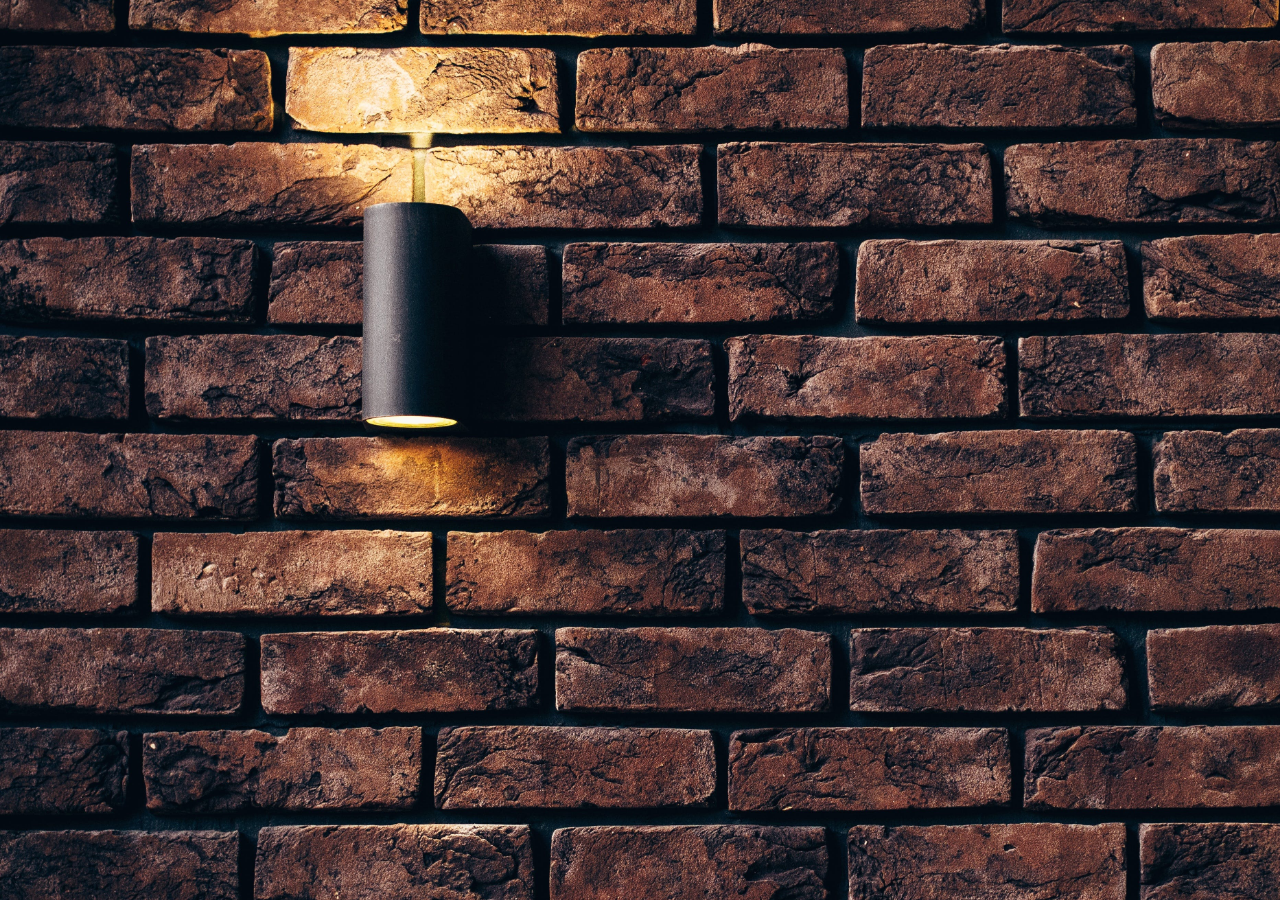
==== website/index.html @ ed743ca0 "initial commit" ====
<!DOCTYPE html>
<html lang="en">
  <head>
    <!-- Meta tags for character set and viewport -->
    <meta charset="UTF-8" />
    <meta name="viewport" content="width=device-width, initial-scale=1.0" />

    <!-- Title of the page -->
    <title>Reverb Junction</title>

    <!-- Link to your stylesheet and Google Fonts -->
    <link rel="stylesheet" href="style.css" />
    <link rel="preconnect" href="https://fonts.googleapis.com" />
    <link rel="preconnect" href="https://fonts.gstatic.com" crossorigin />
    <link
      href="https://fonts.googleapis.com/css2?family=Caveat:wght@500&family=Hind+Siliguri:wght@300&family=Montserrat&family=Oswald&display=swap"
      rel="stylesheet"
    />
  </head>
  <body>
    <!-- Header section -->
    <header>
      <div id="venue-header">
        <!-- Logo and name -->
        <h1 class="logo-name">Reverb Junction</h1>
        <img src="./images/logo.png" alt="logo" class="logo" />
      </div>

      <!-- Navigation bar -->
      <nav class="navbar">
        <ul>
          <li><a href="index.html">Home</a></li>
          <li><a href="about.html">About</a></li>
          <li class="dropdown">
            <a href="#" class="dropbtn">Services</a>
            <div class="dropdown-content">
              <a href="#">Upcoming Events</a>
              <a href="#">Menu</a>
              <a href="#">Order Online</a>
              <a href="#">Calendar</a>
              <a href="#">Gallery</a>
            </div>
          </li>
          <li><a href="#">Contact</a></li>
        </ul>
      </nav>
    </header>

    <hr />

    <!-- Main content section -->
    <div id="main-container" class="fade-in">
      <!-- Image container -->
      <div id="main-content">
        <div id="image-container">
          <img />
        </div>

        <!-- Text container -->
        <div id="text-container" class="fade-in">
          <h1 id="title-text">Where The Next Act Is</h1>
          <p>
            Venue Junction is proud to host upcoming popular artists live in
            comfy but spacious venue that is sometimes exclusive to special
            events.
          </p>
          <p>
            A top selection at the bar serving "inspired street & bar" food that
            has earned distigushed awards in cuilinary circles. Home to the
            mouth watering smokey maple chili dog with apple brined fries; A
            ingenius menu that delicately infuses world flavours and trends to
            please the sense of taste and sound.
          </p>
          <p>
            Almost like the food is the real star at the Venue than Shawn Mendes
            using our space for a private concert
          </p>
        </div>
      </div>
    </div>

    <!-- Footer section -->
    <div class="footer">
      <footer></footer>
    </div>

    <!-- Script for dynamic content loading -->
    <script src="script.js"></script>
  </body>
</html>
---- website/style.css ----
body {
  background-color: hsl(237, 27%, 16%);
  background-image: url('/website/images/web.jpg');
  background-size: cover;
  background-repeat: no-repeat;
  margin: 0;
  padding: 0;
  opacity: 0;
  transition: opacity 1s ease-in-out;
}
.fade-in {
  opacity: 0;
  animation: fadeIn 1s ease-in-out forwards;
}

@keyframes fadeIn {
  from {
    opacity: 0;
  }
  to {
    opacity: 1;
  }
}

.logo-name {
  font-family: 'Caveat', 'Lucida Sans', 'Lucida Sans Regular', 'Lucida Grande',
    'Lucida Sans Unicode', Geneva, Verdana, sans-serif;
  font-size: 2.5rem;
}

h1 {
  font-family: 'Oswald', 'Gill Sans', 'Gill Sans MT', Calibri, 'Trebuchet MS',
    sans-serif;
  text-decoration: underline hsl(31, 35%, 37%);
  color: hsl(0, 0%, 100%);
  text-align: center;
}

p {
  font-family: 'Montserrat', system-ui, -apple-system, BlinkMacSystemFont,
    'Segoe UI', Roboto, Oxygen, Ubuntu, Cantarell, 'Open Sans', 'Helvetica Neue',
    sans-serif;
  color: hsl(0, 0%, 100%);
  text-align: center;
  font-size: 0.9375rem; /* 15px converted to REM */
}

#venue-header {
  background: url('/website/images/bulbs.jpg') center/cover no-repeat;
  border: 0px solid hsl(0, 23%, 18%);
  display: flex;
  justify-content: space-between;
  align-items: center;
  padding: 0.625rem; /* 10px converted to REM */
  background-color: hsl(0, 4%, 17%);
  color: hsl(0, 0%, 100%);
}

.logo {
  width: 12.5rem; /* 200px converted to REM */
}

.navbar {
  border: 1px solid hsl(0, 1%, 16%);
  background: hsl(0, 3%, 15%);
  font-size: 1.5rem;
}

.navbar ul {
  list-style-type: none;
  margin: 0;
  padding: 0;
  display: flex;
  justify-content: center;
}

.navbar li {
  margin-right: 1.25rem; /* 20px converted to REM */
  position: relative;
}

.navbar a {
  text-decoration: none;
  color: hsl(0, 0%, 100%);
}

.dropdown-content {
  opacity: 0;
  border-radius: 0 0 0.3125rem 0.3125rem; /* 5px converted to REM */
  visibility: hidden;
  max-height: 0;
  overflow: hidden;
  transition: max-height 0.3s ease-out, visibility 0.3s ease-out,
    opacity 0.3s ease-out;
  position: absolute;
  z-index: 1;
  top: 100%;
}

.dropdown-content a {
  color: hsl(0, 0%, 100%);
  padding: 0.75rem 1rem; /* 12px 16px converted to REM */
  display: block;
  transition: background-color 0.3s ease;
}

.dropdown-content a:hover {
  background-color: hsl(0, 4%, 26%);
}

.dropdown:hover .dropdown-content {
  background-color: hsl(0, 1%, 16%);
  max-height: 18.75rem; /* 300px converted to REM */
  max-width: 12.5rem; /* 100px converted to REM */
  opacity: 0.9;
  visibility: visible;
}

#main-container {
  display: flex;
  flex-direction: row;
  justify-content: space-around;
}

#image-container {
  border: 1px solid hsl(0, 0%, 100%);
  width: 20rem;
  height: auto;
  box-sizing: border-box;
  
  
}

#text-container {
  border: 1px solid hsl(0, 2%, 41%);
  border-radius: 0.25rem; /* 4px converted to REM */
  background-color: hsla(0, 0%, 6%, 0);
  width: 45%;
  height: 31.25rem; /* 500px converted to REM */
  box-sizing: border-box;
  position: relative;

  
  flex-direction: column;
}

#text-container::before {
  content: '';
  position: absolute;
  top: 0;
  left: 0;
  width: 100%;
  height: 100%;
  background: hsl(0, 2%, 11%);
  opacity: 0.8;
  z-index: -1;
}

#text-container p {
  z-index: 0;
}

hr {
  width: 0px;
}
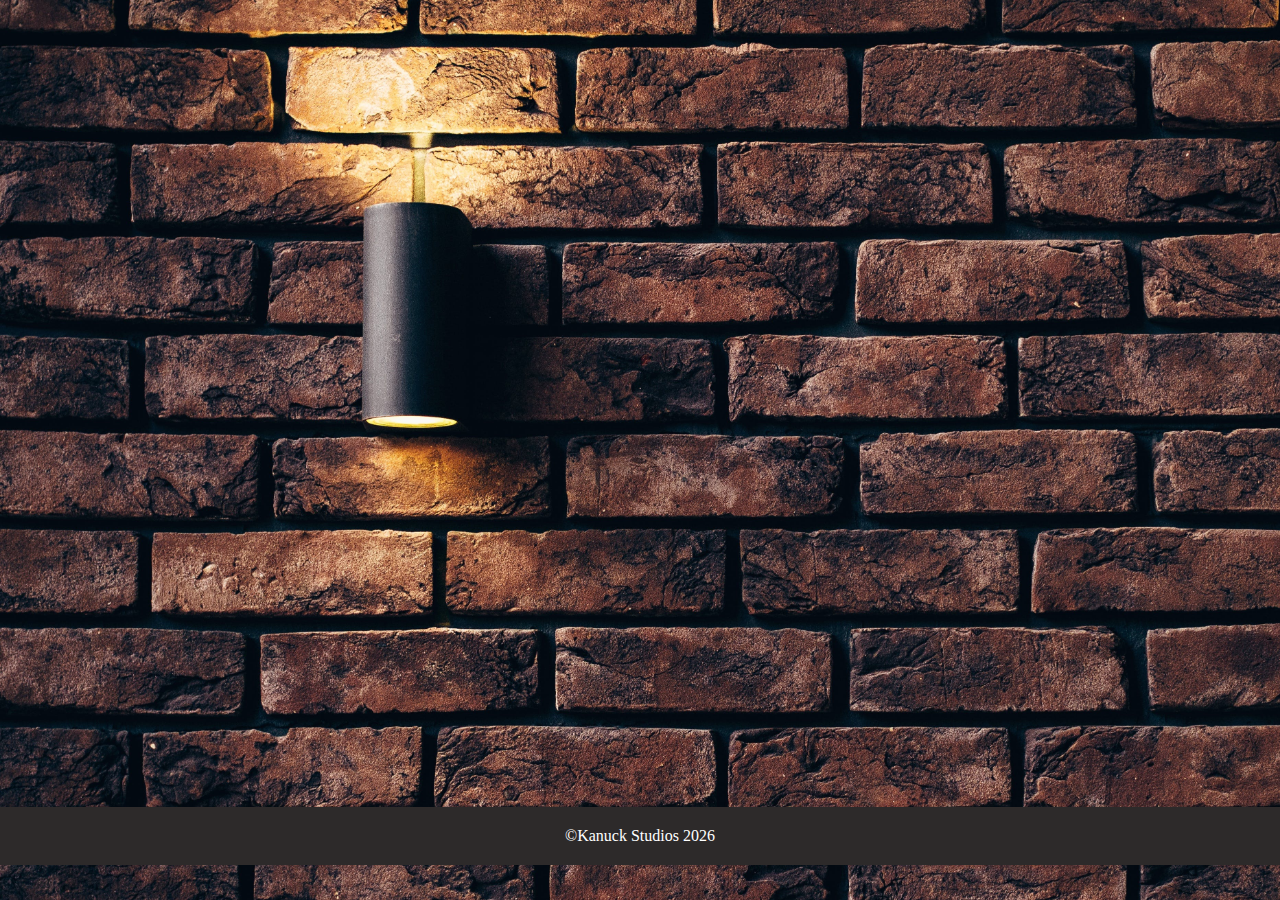
==== commit 8063b659: "added contact page and removed some js code" ====
--- a/website/index.html
+++ b/website/index.html
@@ -81,7 +81,7 @@
 
     <!-- Footer section -->
     <div class="footer">
-      <footer></footer>
+      <footer id="footer-content">©Kanuck Studios</footer>
     </div>
 
     <!-- Script for dynamic content loading -->
--- a/website/style.css
+++ b/website/style.css
@@ -110,16 +110,18 @@
 
 .dropdown:hover .dropdown-content {
   background-color: hsl(0, 1%, 16%);
-  max-height: 18.75rem; /* 300px converted to REM */
+  max-height: 19.75rem; /* 300px converted to REM */
   max-width: 12.5rem; /* 100px converted to REM */
   opacity: 0.9;
   visibility: visible;
 }
 
 #main-container {
+  border: 2px solid hsl(0, 0%, 100%);
   display: flex;
   flex-direction: row;
   justify-content: space-around;
+  margin-bottom: 1rem;
 }
 
 #image-container {
@@ -127,8 +129,6 @@
   width: 20rem;
   height: auto;
   box-sizing: border-box;
-  
-  
 }
 
 #text-container {
@@ -140,7 +140,6 @@
   box-sizing: border-box;
   position: relative;
 
-  
   flex-direction: column;
 }
 
@@ -163,3 +162,24 @@
 hr {
   width: 0px;
 }
+
+.footer {
+  /* ... (existing styles) */
+  width: 100%; /* Use full width of the container */
+  padding: 20px; /* Adjust padding as needed */
+  box-sizing: border-box;
+  justify-content: space-between; /* Align items in a row with space between */
+  align-items: center;
+  background-color: hsl(0, 4%, 17%);
+  color: hsl(0, 0%, 100%);
+}
+
+footer {
+  text-align: center;
+  /* ... (existing styles) */
+  width: 100%; /* Use full width of the container */
+}
+
+#about-container {
+  border: 1px solid hsl(0, 0%, 100%);
+}
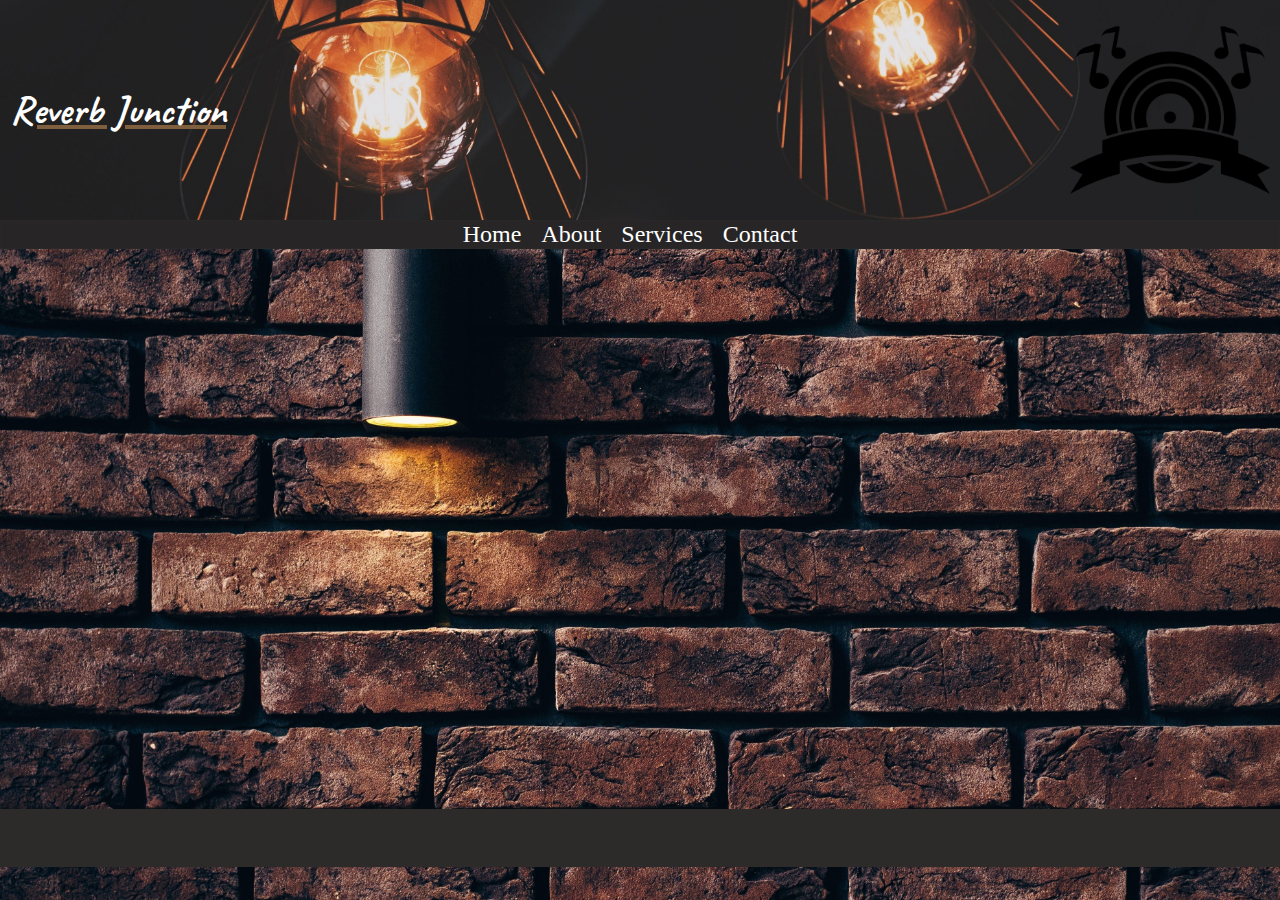
==== commit baa51d57: "updated styling" ====
--- a/website/index.html
+++ b/website/index.html
@@ -81,7 +81,7 @@
 
     <!-- Footer section -->
     <div class="footer">
-      <footer id="footer-content">©Kanuck Studios</footer>
+      <footer id="footer-content"></footer>
     </div>
 
     <!-- Script for dynamic content loading -->
--- a/website/style.css
+++ b/website/style.css
@@ -119,16 +119,17 @@
 #main-container {
   border: 2px solid hsl(0, 0%, 100%);
   display: flex;
-  flex-direction: row;
-  justify-content: space-around;
+  flex-direction: column;
+  justify-content: space-between;
   margin-bottom: 1rem;
 }
 
 #image-container {
-  border: 1px solid hsl(0, 0%, 100%);
+  border: 2px solid hsl(0, 0%, 100%);
   width: 20rem;
   height: auto;
   box-sizing: border-box;
+  flex-direction: row;
 }
 
 #text-container {
@@ -140,7 +141,7 @@
   box-sizing: border-box;
   position: relative;
 
-  flex-direction: column;
+  flex-direction: row;
 }
 
 #text-container::before {
@@ -181,5 +182,11 @@
 }
 
 #about-container {
-  border: 1px solid hsl(0, 0%, 100%);
+  border: 1px solid hsl(0, 2%, 41%);
+  border-radius: 0.25rem; /* 4px converted to REM */
+  background-color: hsla(0, 0%, 6%, 0);
+  width: 45%;
+  height: 31.25rem; /* 500px converted to REM */
+  box-sizing: border-box;
+  position: relative;
 }
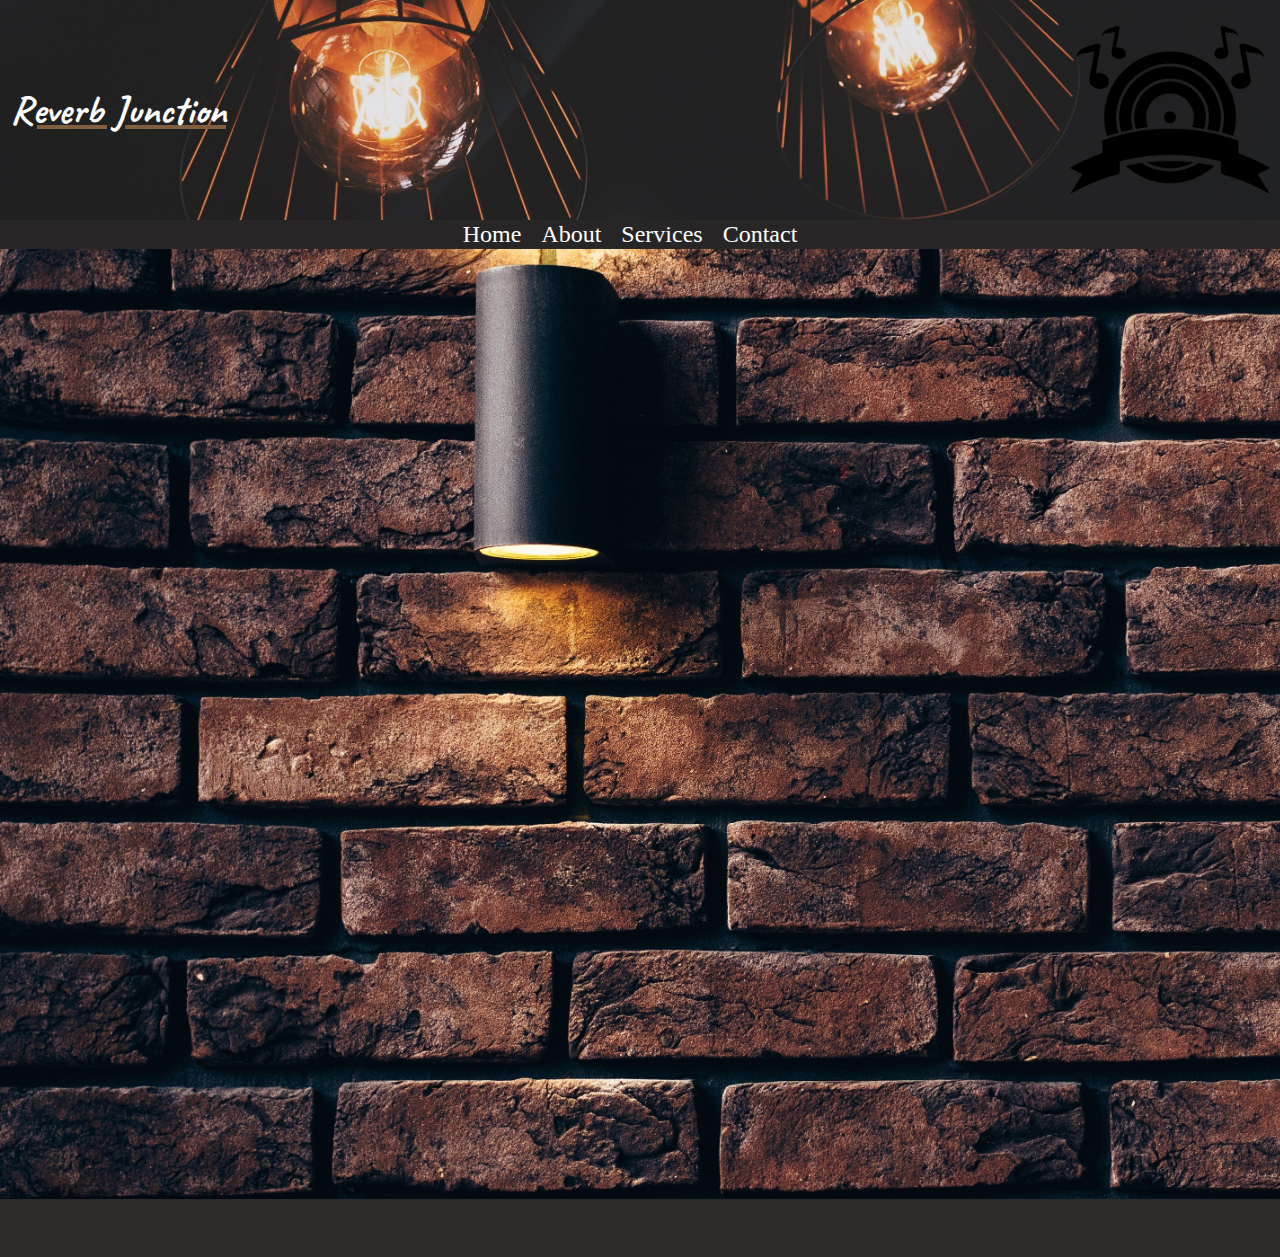
==== commit a914ac4e: "added image and fixing styling issues" ====
--- a/website/index.html
+++ b/website/index.html
@@ -32,7 +32,7 @@
           <li><a href="index.html">Home</a></li>
           <li><a href="about.html">About</a></li>
           <li class="dropdown">
-            <a href="#" class="dropbtn">Services</a>
+            <a class="dropbtn">Services</a>
             <div class="dropdown-content">
               <a href="#">Upcoming Events</a>
               <a href="#">Menu</a>
@@ -53,7 +53,7 @@
       <!-- Image container -->
       <div id="main-content">
         <div id="image-container">
-          <img />
+          <img src="images/main-page.jpg" alt="reverb"  class="main-image"/>
         </div>
 
         <!-- Text container -->
--- a/website/style.css
+++ b/website/style.css
@@ -6,6 +6,7 @@
   margin: 0;
   padding: 0;
   opacity: 0;
+  min-height: 100vh;
   transition: opacity 1s ease-in-out;
 }
 .fade-in {
@@ -35,6 +36,13 @@
   color: hsl(0, 0%, 100%);
   text-align: center;
 }
+h2 {
+  font-family: 'Oswald', 'Gill Sans', 'Gill Sans MT', Calibri, 'Trebuchet MS',
+    sans-serif;
+  text-decoration: underline hsl(31, 35%, 37%);
+  color: hsl(0, 0%, 100%);
+  text-align: center;
+}
 
 p {
   font-family: 'Montserrat', system-ui, -apple-system, BlinkMacSystemFont,
@@ -42,7 +50,8 @@
     sans-serif;
   color: hsl(0, 0%, 100%);
   text-align: center;
-  font-size: 0.9375rem; /* 15px converted to REM */
+  font-size: 0.875rem;
+  /* 15px converted to REM */
 }
 
 #venue-header {
@@ -117,31 +126,48 @@
 }
 
 #main-container {
-  border: 2px solid hsl(0, 0%, 100%);
+  min-height: 100vh;
+
   display: flex;
   flex-direction: column;
-  justify-content: space-between;
+
+  margin-bottom: 2rem;
+}
+
+#main-content {
+  display: flex;
+}
+
+#image-container {
+  width: 35%;
+  height: auto;
+  box-sizing: border-box;
+  margin-right: 10rem;
   margin-bottom: 1rem;
 }
-
-#image-container {
-  border: 2px solid hsl(0, 0%, 100%);
-  width: 20rem;
-  height: auto;
-  box-sizing: border-box;
-  flex-direction: row;
+.main-image {
+  width: 100%;
+  height: 100%;
+  border: 2px solid hsl(0, 2%, 41%);
+  border-radius: 5px;
 }
 
 #text-container {
   border: 1px solid hsl(0, 2%, 41%);
   border-radius: 0.25rem; /* 4px converted to REM */
   background-color: hsla(0, 0%, 6%, 0);
-  width: 45%;
+  width: 25%;
   height: 31.25rem; /* 500px converted to REM */
   box-sizing: border-box;
   position: relative;
-
-  flex-direction: row;
+  margin-left: 10rem;
+  margin-bottom: 1rem;
+  line-height: 1.5;
+  text-align: justify;
+  font-size: 1rem;
+  overflow: hidden;
+  overflow-wrap: break-word;
+  word-wrap: break-word;
 }
 
 #text-container::before {
@@ -167,12 +193,15 @@
 .footer {
   /* ... (existing styles) */
   width: 100%; /* Use full width of the container */
+  height: max-content;
   padding: 20px; /* Adjust padding as needed */
   box-sizing: border-box;
   justify-content: space-between; /* Align items in a row with space between */
   align-items: center;
   background-color: hsl(0, 4%, 17%);
   color: hsl(0, 0%, 100%);
+  position: relative;
+  bottom: 0;
 }
 
 footer {
@@ -182,7 +211,7 @@
 }
 
 #about-container {
-  border: 1px solid hsl(0, 2%, 41%);
+  border: 5px solid hsl(0, 2%, 41%);
   border-radius: 0.25rem; /* 4px converted to REM */
   background-color: hsla(0, 0%, 6%, 0);
   width: 45%;
